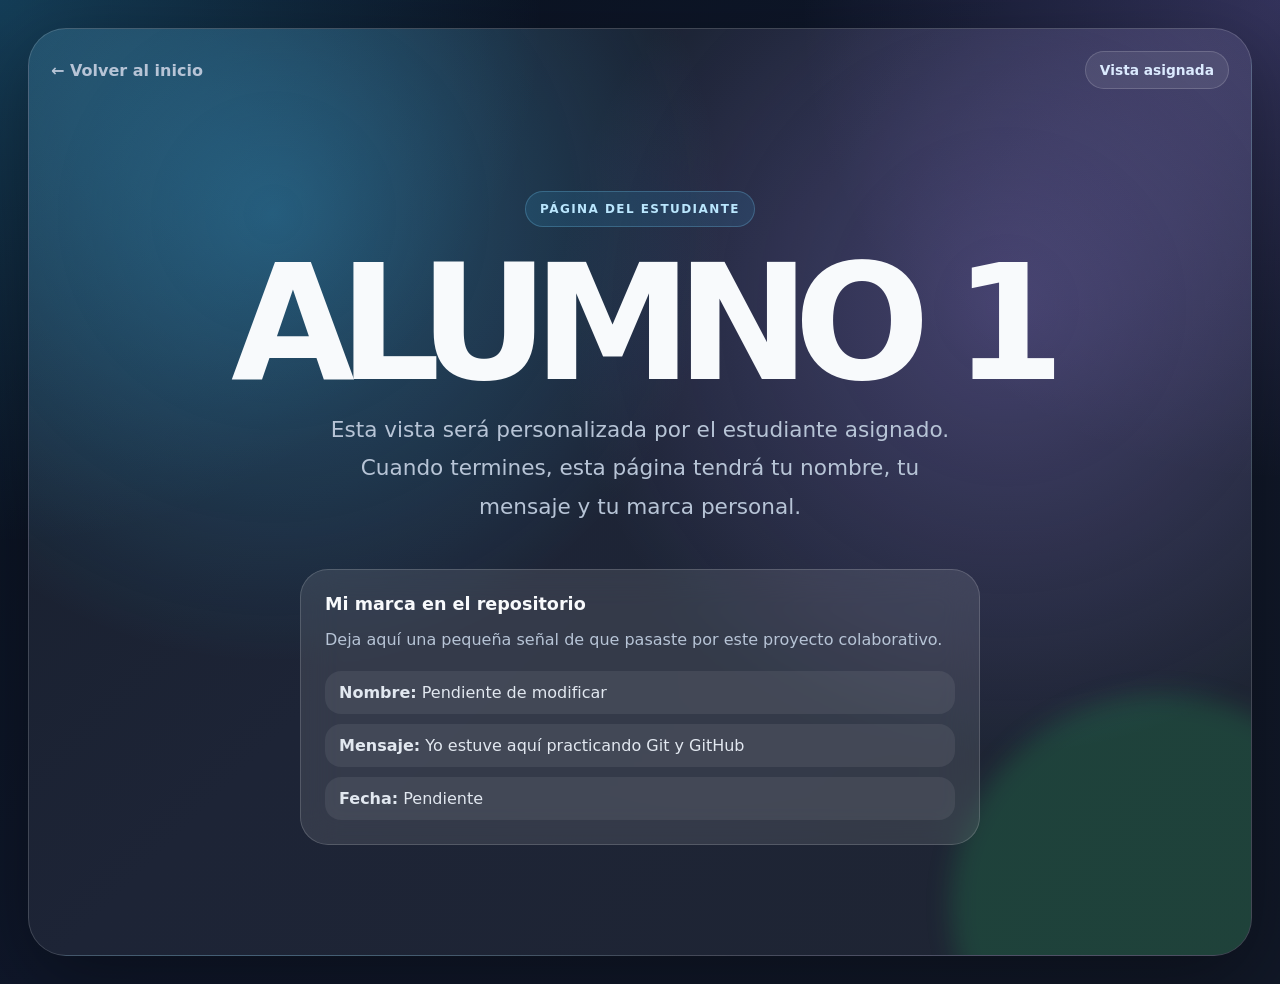
==== alumnos/alumno1.html @ 7c3356e7 "Pagina web para clase de Git y Github completa sin errores" ====
<!DOCTYPE html>
<html lang="es">
<head>
  <meta charset="UTF-8" />
  <meta name="viewport" content="width=device-width, initial-scale=1.0" />
  <title>Alumno 1 | GitHub Lab</title>
  <link rel="stylesheet" href="../styles.css" />
</head>
<body>
  <main class="student-page">
    <section class="student-hero">
      <div class="student-topbar">
        <a class="back-link" href="../index.html">← Volver al inicio</a>
        <span class="badge">Vista asignada</span>
      </div>

      <div class="student-content">
        <span class="student-label">Página del estudiante</span>

        <!-- 
          INSTRUCCIONES:
          1. Cambia el texto de abajo por tu nombre real.
          2. Cambia el mensaje por una frase propia.
          3. Modifica los datos de la tarjeta "Mi marca".
          4. Guarda, haz commit y sube tus cambios.
        -->

        <h1 class="student-name">Alumno 1</h1>

        <p class="student-message">
          Esta vista será personalizada por el estudiante asignado.
          Cuando termines, esta página tendrá tu nombre, tu mensaje y tu marca personal.
        </p>

        <article class="signature-card">
          <h2>Mi marca en el repositorio</h2>
          <p>
            Deja aquí una pequeña señal de que pasaste por este proyecto colaborativo.
          </p>

          <ul class="signature-list">
            <li><strong>Nombre:</strong> Pendiente de modificar</li>
            <li><strong>Mensaje:</strong> Yo estuve aquí practicando Git y GitHub</li>
            <li><strong>Fecha:</strong> Pendiente</li>
          </ul>
        </article>
      </div>
    </section>
  </main>
</body>
</html>
---- styles.css ----
* {
  box-sizing: border-box;
  margin: 0;
  padding: 0;
}

:root {
  --bg: #08111f;
  --bg-soft: #101c2f;
  --card: rgba(255, 255, 255, 0.09);
  --card-strong: rgba(255, 255, 255, 0.14);
  --text: #f8fafc;
  --muted: #b7c4d6;
  --accent: #38bdf8;
  --accent-2: #a78bfa;
  --accent-3: #22c55e;
  --line: rgba(255, 255, 255, 0.16);
  --shadow: 0 24px 80px rgba(0, 0, 0, 0.35);
}

html {
  scroll-behavior: smooth;
}

body {
  min-height: 100vh;
  font-family: Inter, ui-sans-serif, system-ui, -apple-system, BlinkMacSystemFont, "Segoe UI", sans-serif;
  background:
    radial-gradient(circle at top left, rgba(56, 189, 248, 0.26), transparent 34rem),
    radial-gradient(circle at top right, rgba(167, 139, 250, 0.24), transparent 30rem),
    linear-gradient(135deg, #08111f 0%, #0f172a 45%, #111827 100%);
  color: var(--text);
}

a {
  color: inherit;
  text-decoration: none;
}

.hero {
  position: relative;
  min-height: 92vh;
  overflow: hidden;
  padding: 28px;
}

.hero::before {
  content: "";
  position: absolute;
  inset: 90px 8% auto auto;
  width: 360px;
  height: 360px;
  border-radius: 999px;
  background: linear-gradient(135deg, rgba(56, 189, 248, 0.36), rgba(167, 139, 250, 0.28));
  filter: blur(10px);
  opacity: 0.55;
  animation: float 7s ease-in-out infinite;
}

.hero::after {
  content: "";
  position: absolute;
  inset: auto auto 20px 7%;
  width: 220px;
  height: 220px;
  border-radius: 999px;
  background: rgba(34, 197, 94, 0.18);
  filter: blur(8px);
  animation: float 9s ease-in-out infinite reverse;
}

.navbar {
  position: relative;
  z-index: 2;
  max-width: 1120px;
  margin: 0 auto;
  padding: 16px 18px;
  display: flex;
  align-items: center;
  justify-content: space-between;
  border: 1px solid var(--line);
  border-radius: 24px;
  background: rgba(8, 17, 31, 0.64);
  backdrop-filter: blur(18px);
  box-shadow: var(--shadow);
}

.brand {
  display: inline-flex;
  align-items: center;
  gap: 10px;
  font-weight: 800;
  letter-spacing: -0.03em;
}

.brand-icon {
  display: grid;
  place-items: center;
  width: 34px;
  height: 34px;
  border-radius: 12px;
  background: linear-gradient(135deg, var(--accent), var(--accent-2));
  color: white;
  font-size: 1.35rem;
}

.nav-links {
  display: flex;
  gap: 16px;
  color: var(--muted);
  font-size: 0.95rem;
}

.nav-links a {
  transition: color 0.2s ease, transform 0.2s ease;
}

.nav-links a:hover {
  color: var(--text);
  transform: translateY(-1px);
}

.hero-content {
  position: relative;
  z-index: 2;
  max-width: 920px;
  margin: 0 auto;
  padding: 130px 0 80px;
  text-align: center;
}

.eyebrow {
  display: inline-flex;
  align-items: center;
  gap: 8px;
  margin-bottom: 18px;
  color: #bae6fd;
  font-weight: 800;
  text-transform: uppercase;
  letter-spacing: 0.16em;
  font-size: 0.78rem;
}

.eyebrow::before {
  content: "";
  width: 10px;
  height: 10px;
  border-radius: 999px;
  background: var(--accent-3);
  box-shadow: 0 0 24px var(--accent-3);
}

.hero h1 {
  font-size: clamp(3rem, 8vw, 6.7rem);
  line-height: 0.9;
  letter-spacing: -0.08em;
  max-width: 900px;
  margin: 0 auto 24px;
}

.hero-text {
  max-width: 680px;
  margin: 0 auto;
  color: var(--muted);
  font-size: clamp(1.05rem, 2vw, 1.28rem);
  line-height: 1.8;
}

.hero-actions {
  display: flex;
  justify-content: center;
  gap: 14px;
  flex-wrap: wrap;
  margin-top: 36px;
}

.btn {
  display: inline-flex;
  align-items: center;
  justify-content: center;
  min-height: 50px;
  padding: 0 22px;
  border-radius: 999px;
  font-weight: 800;
  transition: transform 0.2s ease, box-shadow 0.2s ease;
}

.btn:hover {
  transform: translateY(-3px);
}

.btn.primary {
  background: linear-gradient(135deg, var(--accent), var(--accent-2));
  box-shadow: 0 18px 45px rgba(56, 189, 248, 0.28);
}

.btn.secondary {
  border: 1px solid var(--line);
  background: rgba(255, 255, 255, 0.08);
}

.section {
  max-width: 1120px;
  margin: 0 auto;
  padding: 92px 28px;
}

.section-heading {
  max-width: 760px;
  margin-bottom: 34px;
}

.section-heading h2 {
  font-size: clamp(2rem, 4vw, 3.7rem);
  line-height: 1;
  letter-spacing: -0.06em;
  margin-bottom: 18px;
}

.section-heading p {
  color: var(--muted);
  line-height: 1.8;
  font-size: 1.05rem;
}

.feature-grid,
.student-grid {
  display: grid;
  grid-template-columns: repeat(3, 1fr);
  gap: 18px;
}

.feature-card,
.student-card,
.terminal-card {
  border: 1px solid var(--line);
  background: var(--card);
  backdrop-filter: blur(18px);
  box-shadow: var(--shadow);
}

.feature-card {
  min-height: 220px;
  padding: 26px;
  border-radius: 30px;
  transition: transform 0.2s ease, background 0.2s ease;
}

.feature-card:hover {
  transform: translateY(-6px);
  background: var(--card-strong);
}

.feature-number {
  display: inline-grid;
  place-items: center;
  width: 52px;
  height: 52px;
  margin-bottom: 26px;
  border-radius: 18px;
  background: rgba(56, 189, 248, 0.15);
  color: #7dd3fc;
  font-weight: 900;
}

.feature-card h3 {
  font-size: 1.35rem;
  margin-bottom: 10px;
}

.feature-card p {
  color: var(--muted);
  line-height: 1.7;
}

.dark-section {
  max-width: none;
  border-top: 1px solid var(--line);
  border-bottom: 1px solid var(--line);
  background:
    linear-gradient(135deg, rgba(56, 189, 248, 0.1), rgba(167, 139, 250, 0.08)),
    rgba(255, 255, 255, 0.03);
}

.dark-section > * {
  max-width: 1120px;
  margin-left: auto;
  margin-right: auto;
}

.student-grid {
  grid-template-columns: repeat(5, 1fr);
}

.student-card {
  position: relative;
  min-height: 150px;
  padding: 22px;
  border-radius: 28px;
  overflow: hidden;
  display: flex;
  flex-direction: column;
  justify-content: flex-end;
  transition: transform 0.2s ease, border-color 0.2s ease, background 0.2s ease;
}

.student-card::before {
  content: "";
  position: absolute;
  inset: 14px 14px auto auto;
  width: 52px;
  height: 52px;
  border-radius: 20px;
  background: linear-gradient(135deg, rgba(56, 189, 248, 0.42), rgba(167, 139, 250, 0.42));
}

.student-card::after {
  content: "→";
  position: absolute;
  top: 21px;
  right: 31px;
  font-size: 1.4rem;
  font-weight: 900;
}

.student-card:hover {
  transform: translateY(-7px) scale(1.01);
  border-color: rgba(125, 211, 252, 0.7);
  background: var(--card-strong);
}

.student-card span {
  position: relative;
  z-index: 1;
  font-size: 1.25rem;
  font-weight: 900;
}

.student-card small {
  position: relative;
  z-index: 1;
  margin-top: 8px;
  color: var(--muted);
}

.terminal-card {
  overflow: hidden;
  border-radius: 30px;
}

.terminal-header {
  display: flex;
  gap: 8px;
  padding: 16px 18px;
  border-bottom: 1px solid var(--line);
  background: rgba(255, 255, 255, 0.06);
}

.terminal-header span {
  width: 12px;
  height: 12px;
  border-radius: 999px;
  background: rgba(255, 255, 255, 0.4);
}

pre {
  padding: 26px;
  overflow-x: auto;
  color: #dbeafe;
  line-height: 1.8;
  font-size: 0.98rem;
}

.footer {
  max-width: 1120px;
  margin: 0 auto;
  padding: 40px 28px 60px;
  color: var(--muted);
  text-align: center;
}

/* Páginas individuales de alumnos */

.student-page {
  min-height: 100vh;
  padding: 28px;
}

.student-hero {
  position: relative;
  min-height: calc(100vh - 56px);
  border: 1px solid var(--line);
  border-radius: 38px;
  overflow: hidden;
  background:
    radial-gradient(circle at 20% 20%, rgba(56, 189, 248, 0.32), transparent 28rem),
    radial-gradient(circle at 80% 30%, rgba(167, 139, 250, 0.28), transparent 28rem),
    rgba(255, 255, 255, 0.06);
  box-shadow: var(--shadow);
}

.student-hero::before {
  content: "";
  position: absolute;
  inset: auto -120px -160px auto;
  width: 420px;
  height: 420px;
  border-radius: 999px;
  background: rgba(34, 197, 94, 0.18);
  filter: blur(12px);
}

.student-topbar {
  position: relative;
  z-index: 2;
  padding: 22px;
  display: flex;
  justify-content: space-between;
  gap: 16px;
  align-items: center;
}

.back-link {
  display: inline-flex;
  align-items: center;
  gap: 8px;
  color: var(--muted);
  font-weight: 800;
  transition: color 0.2s ease, transform 0.2s ease;
}

.back-link:hover {
  color: var(--text);
  transform: translateX(-2px);
}

.badge {
  padding: 10px 14px;
  border: 1px solid var(--line);
  border-radius: 999px;
  color: #dbeafe;
  background: rgba(255, 255, 255, 0.08);
  font-size: 0.86rem;
  font-weight: 800;
}

.student-content {
  position: relative;
  z-index: 2;
  max-width: 900px;
  margin: 0 auto;
  padding: 80px 28px 110px;
  text-align: center;
}

.student-label {
  display: inline-flex;
  padding: 10px 14px;
  border-radius: 999px;
  color: #bae6fd;
  background: rgba(56, 189, 248, 0.12);
  border: 1px solid rgba(125, 211, 252, 0.25);
  font-weight: 900;
  letter-spacing: 0.12em;
  text-transform: uppercase;
  font-size: 0.75rem;
}

.student-name {
  margin: 28px auto 18px;
  font-size: clamp(4rem, 13vw, 10rem);
  line-height: 0.86;
  letter-spacing: -0.1em;
  text-transform: uppercase;
}

.student-message {
  max-width: 650px;
  margin: 0 auto;
  color: var(--muted);
  font-size: clamp(1.05rem, 2vw, 1.35rem);
  line-height: 1.8;
}

.signature-card {
  max-width: 680px;
  margin: 42px auto 0;
  padding: 24px;
  border: 1px solid var(--line);
  border-radius: 28px;
  background: rgba(255, 255, 255, 0.1);
  backdrop-filter: blur(18px);
  text-align: left;
}

.signature-card h2 {
  margin-bottom: 12px;
  font-size: 1.1rem;
}

.signature-card p {
  color: var(--muted);
  line-height: 1.7;
}

.signature-list {
  display: grid;
  gap: 10px;
  margin-top: 18px;
  list-style: none;
}

.signature-list li {
  padding: 12px 14px;
  border-radius: 16px;
  background: rgba(255, 255, 255, 0.07);
  color: #e2e8f0;
}

@keyframes float {
  0%, 100% {
    transform: translateY(0) rotate(0deg);
  }

  50% {
    transform: translateY(18px) rotate(5deg);
  }
}

@media (max-width: 900px) {
  .feature-grid,
  .student-grid {
    grid-template-columns: repeat(2, 1fr);
  }

  .nav-links {
    display: none;
  }
}

@media (max-width: 600px) {
  .hero,
  .student-page {
    padding: 16px;
  }

  .section {
    padding: 70px 18px;
  }

  .feature-grid,
  .student-grid {
    grid-template-columns: 1fr;
  }

  .hero-content {
    padding-top: 92px;
  }

  .student-content {
    padding-top: 60px;
  }
}
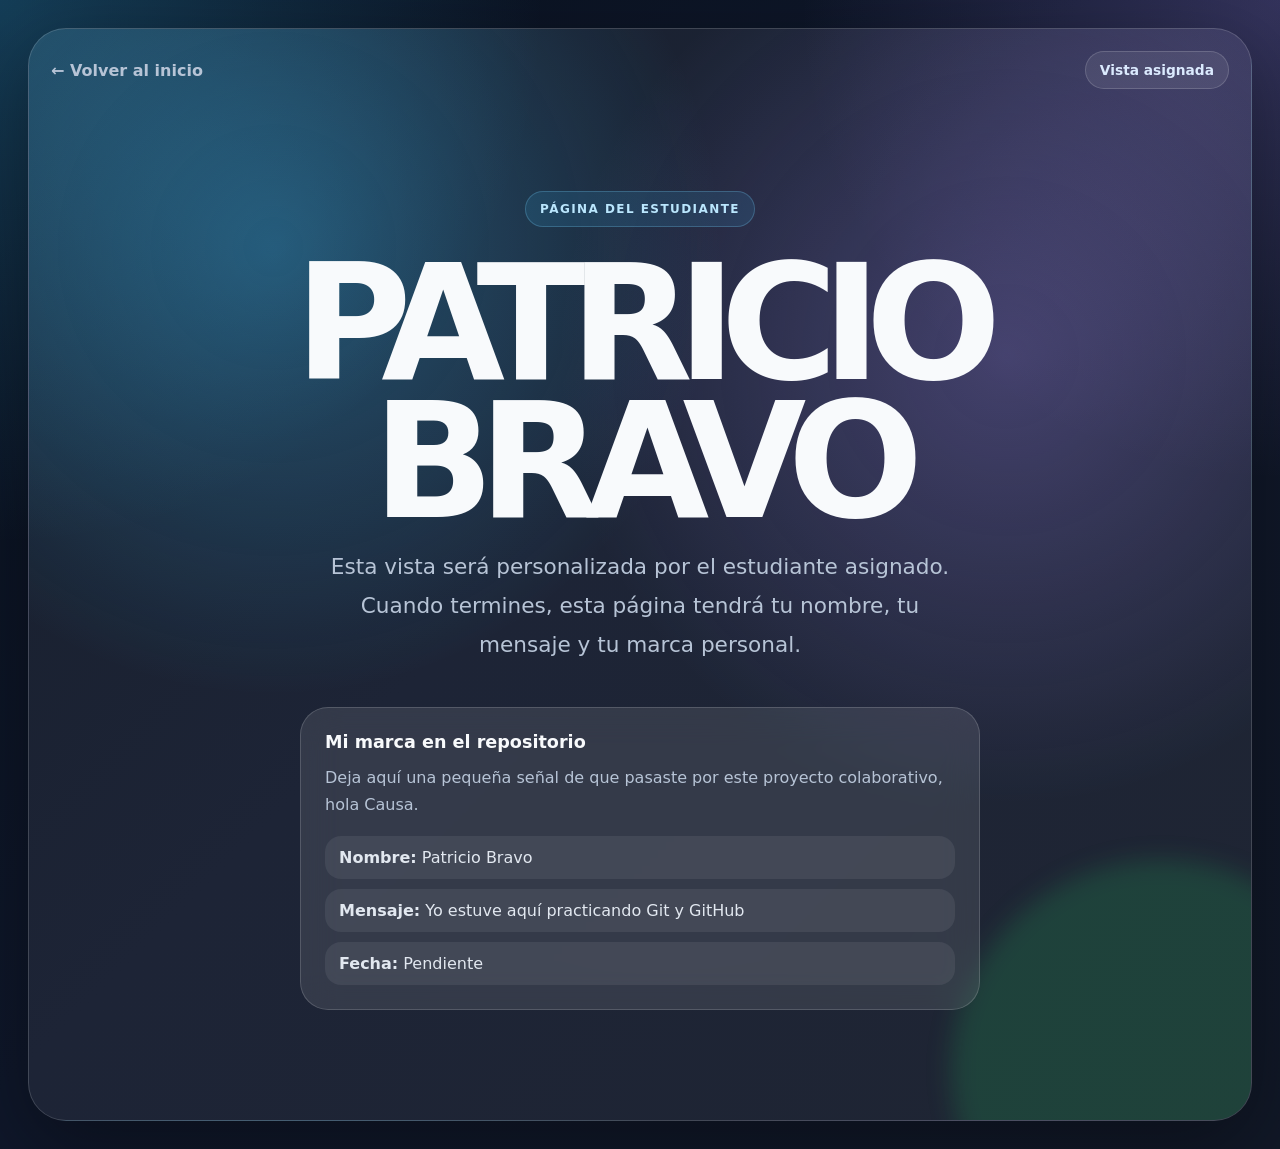
==== commit ded449a2: "alumno patricio" ====
--- a/alumnos/alumno1.html
+++ b/alumnos/alumno1.html
@@ -25,7 +25,7 @@
           4. Guarda, haz commit y sube tus cambios.
         -->
 
-        <h1 class="student-name">Alumno 1</h1>
+        <h1 class="student-name">Patricio Bravo</h1>
 
         <p class="student-message">
           Esta vista será personalizada por el estudiante asignado.
@@ -35,11 +35,11 @@
         <article class="signature-card">
           <h2>Mi marca en el repositorio</h2>
           <p>
-            Deja aquí una pequeña señal de que pasaste por este proyecto colaborativo.
+            Deja aquí una pequeña señal de que pasaste por este proyecto colaborativo, hola Causa.
           </p>
 
           <ul class="signature-list">
-            <li><strong>Nombre:</strong> Pendiente de modificar</li>
+            <li><strong>Nombre:</strong> Patricio Bravo</li>
             <li><strong>Mensaje:</strong> Yo estuve aquí practicando Git y GitHub</li>
             <li><strong>Fecha:</strong> Pendiente</li>
           </ul>
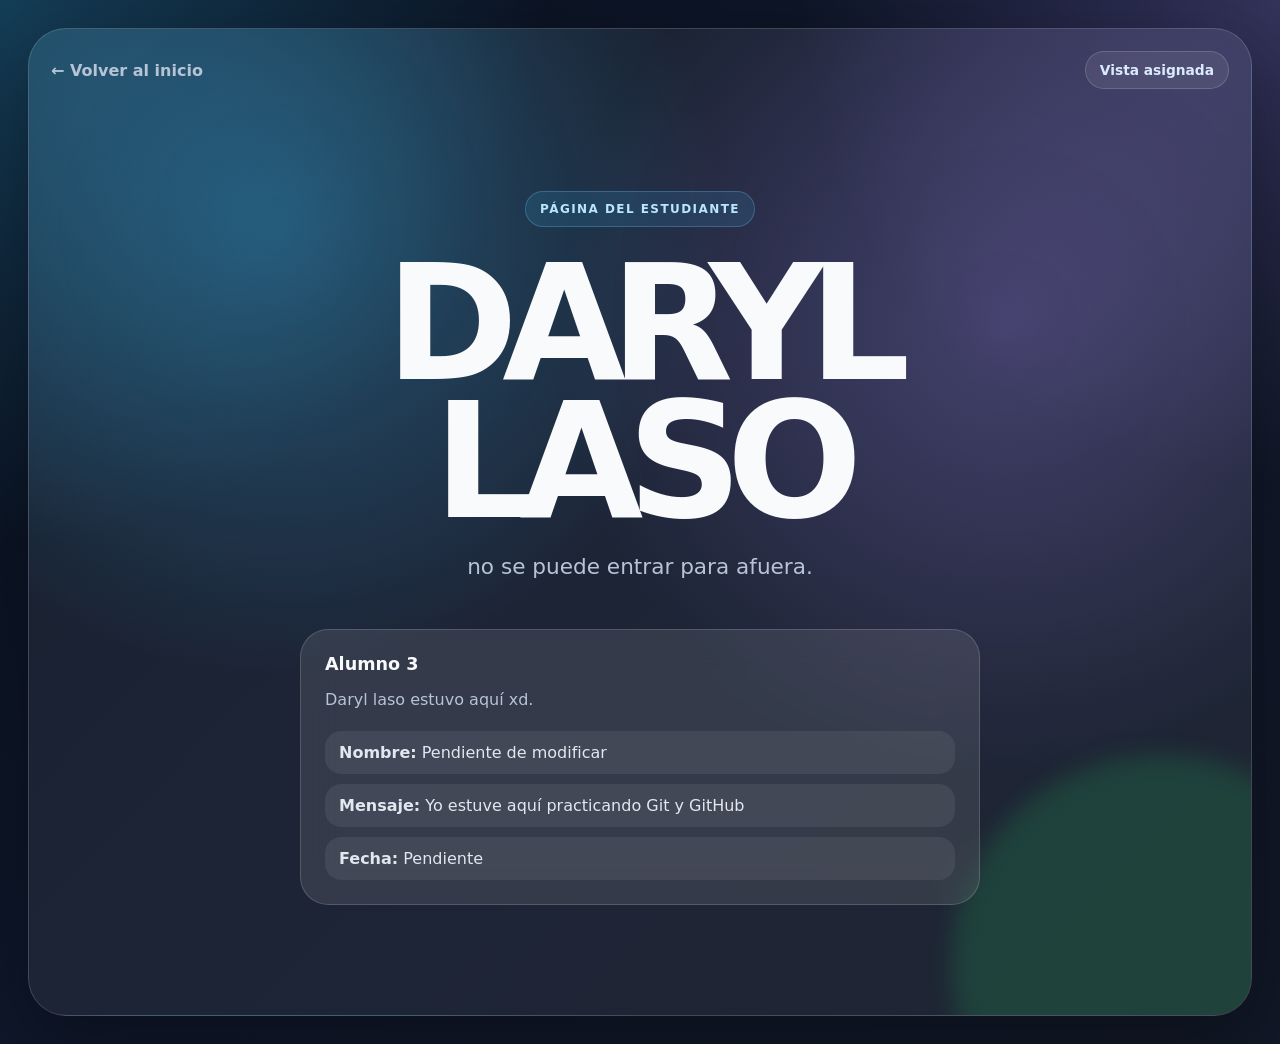
==== commit 4f5912ec: "daryl estuvo aquí" ====
--- a/alumnos/alumno1.html
+++ b/alumnos/alumno1.html
@@ -25,21 +25,20 @@
           4. Guarda, haz commit y sube tus cambios.
         -->
 
-        <h1 class="student-name">Patricio Bravo</h1>
+        <h1 class="student-name">Daryl laso</h1>
 
         <p class="student-message">
-          Esta vista será personalizada por el estudiante asignado.
-          Cuando termines, esta página tendrá tu nombre, tu mensaje y tu marca personal.
+          no se puede entrar para afuera.
         </p>
 
         <article class="signature-card">
-          <h2>Mi marca en el repositorio</h2>
+          <h2>Alumno 3</h2>
           <p>
-            Deja aquí una pequeña señal de que pasaste por este proyecto colaborativo, hola Causa.
+            Daryl laso estuvo aquí xd.
           </p>
 
           <ul class="signature-list">
-            <li><strong>Nombre:</strong> Patricio Bravo</li>
+            <li><strong>Nombre:</strong> Pendiente de modificar</li>
             <li><strong>Mensaje:</strong> Yo estuve aquí practicando Git y GitHub</li>
             <li><strong>Fecha:</strong> Pendiente</li>
           </ul>
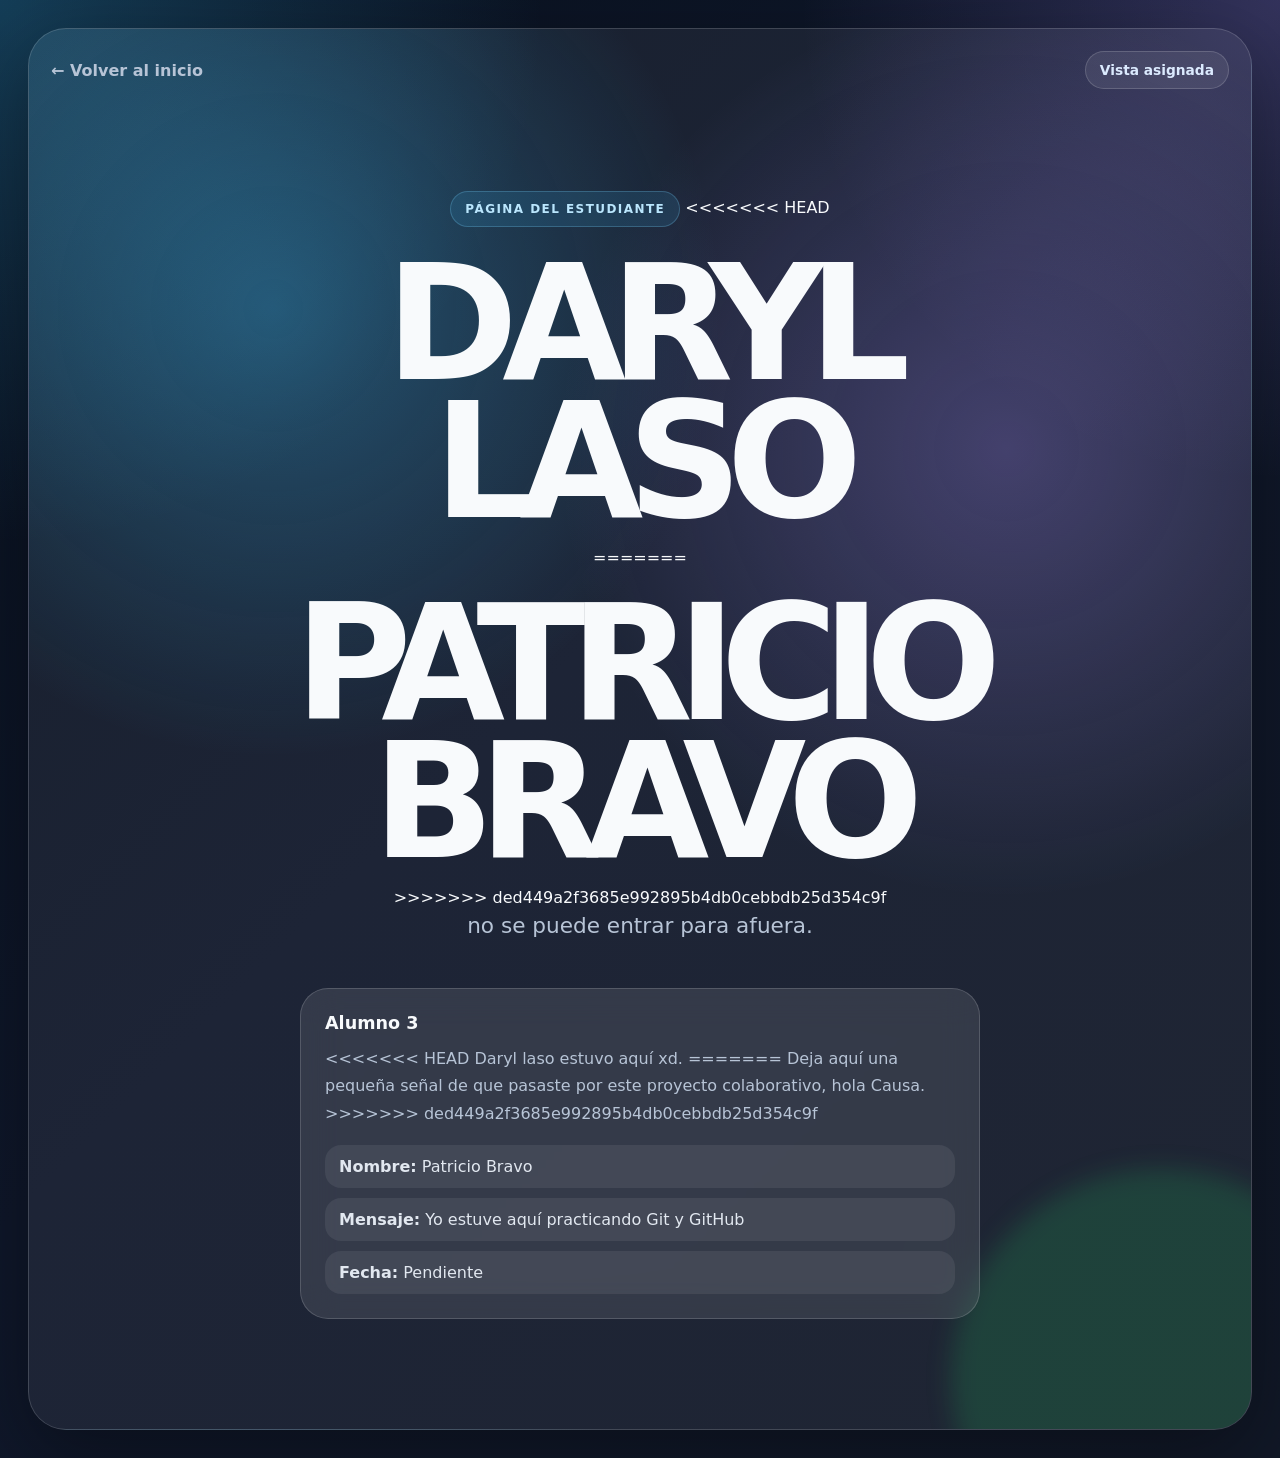
==== commit cbdf5fff: "daryl estuvo aquí" ====
--- a/alumnos/alumno1.html
+++ b/alumnos/alumno1.html
@@ -25,7 +25,11 @@
           4. Guarda, haz commit y sube tus cambios.
         -->
 
+<<<<<<< HEAD
         <h1 class="student-name">Daryl laso</h1>
+=======
+        <h1 class="student-name">Patricio Bravo</h1>
+>>>>>>> ded449a2f3685e992895b4db0cebbdb25d354c9f
 
         <p class="student-message">
           no se puede entrar para afuera.
@@ -34,11 +38,15 @@
         <article class="signature-card">
           <h2>Alumno 3</h2>
           <p>
+<<<<<<< HEAD
             Daryl laso estuvo aquí xd.
+=======
+            Deja aquí una pequeña señal de que pasaste por este proyecto colaborativo, hola Causa.
+>>>>>>> ded449a2f3685e992895b4db0cebbdb25d354c9f
           </p>
 
           <ul class="signature-list">
-            <li><strong>Nombre:</strong> Pendiente de modificar</li>
+            <li><strong>Nombre:</strong> Patricio Bravo</li>
             <li><strong>Mensaje:</strong> Yo estuve aquí practicando Git y GitHub</li>
             <li><strong>Fecha:</strong> Pendiente</li>
           </ul>
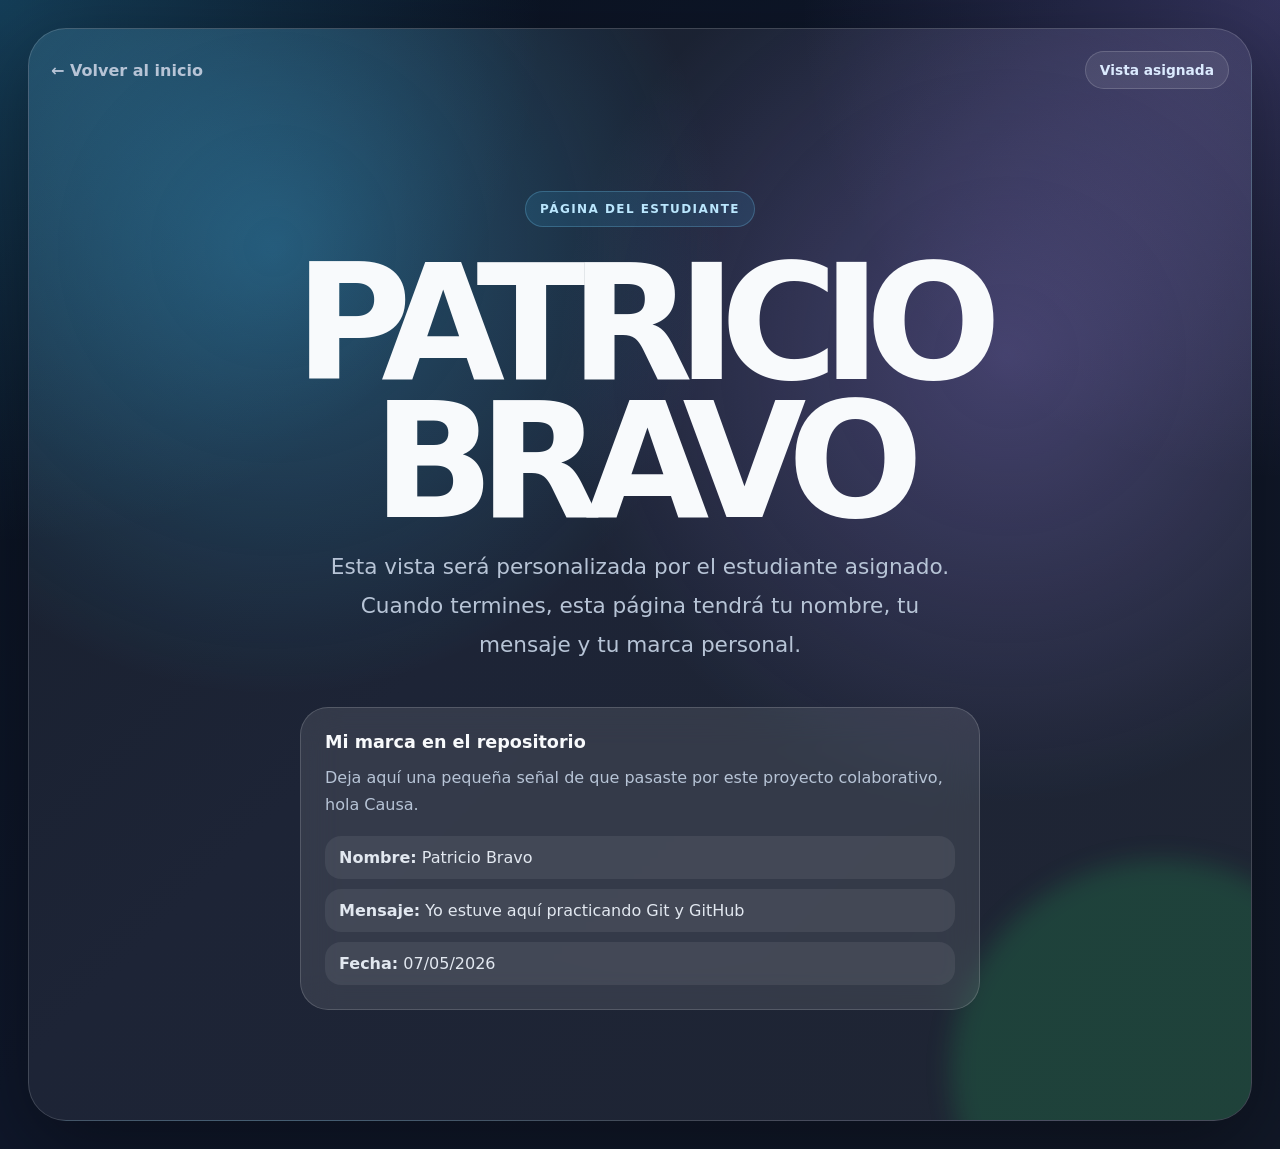
==== commit 869e3d9d: "PB estuvo aqui" ====
--- a/alumnos/alumno1.html
+++ b/alumnos/alumno1.html
@@ -25,30 +25,23 @@
           4. Guarda, haz commit y sube tus cambios.
         -->
 
-<<<<<<< HEAD
-        <h1 class="student-name">Daryl laso</h1>
-=======
         <h1 class="student-name">Patricio Bravo</h1>
->>>>>>> ded449a2f3685e992895b4db0cebbdb25d354c9f
 
         <p class="student-message">
-          no se puede entrar para afuera.
+          Esta vista será personalizada por el estudiante asignado.
+          Cuando termines, esta página tendrá tu nombre, tu mensaje y tu marca personal.
         </p>
 
         <article class="signature-card">
-          <h2>Alumno 3</h2>
+          <h2>Mi marca en el repositorio</h2>
           <p>
-<<<<<<< HEAD
-            Daryl laso estuvo aquí xd.
-=======
             Deja aquí una pequeña señal de que pasaste por este proyecto colaborativo, hola Causa.
->>>>>>> ded449a2f3685e992895b4db0cebbdb25d354c9f
           </p>
 
           <ul class="signature-list">
             <li><strong>Nombre:</strong> Patricio Bravo</li>
             <li><strong>Mensaje:</strong> Yo estuve aquí practicando Git y GitHub</li>
-            <li><strong>Fecha:</strong> Pendiente</li>
+            <li><strong>Fecha:</strong> 07/05/2026</li>
           </ul>
         </article>
       </div>
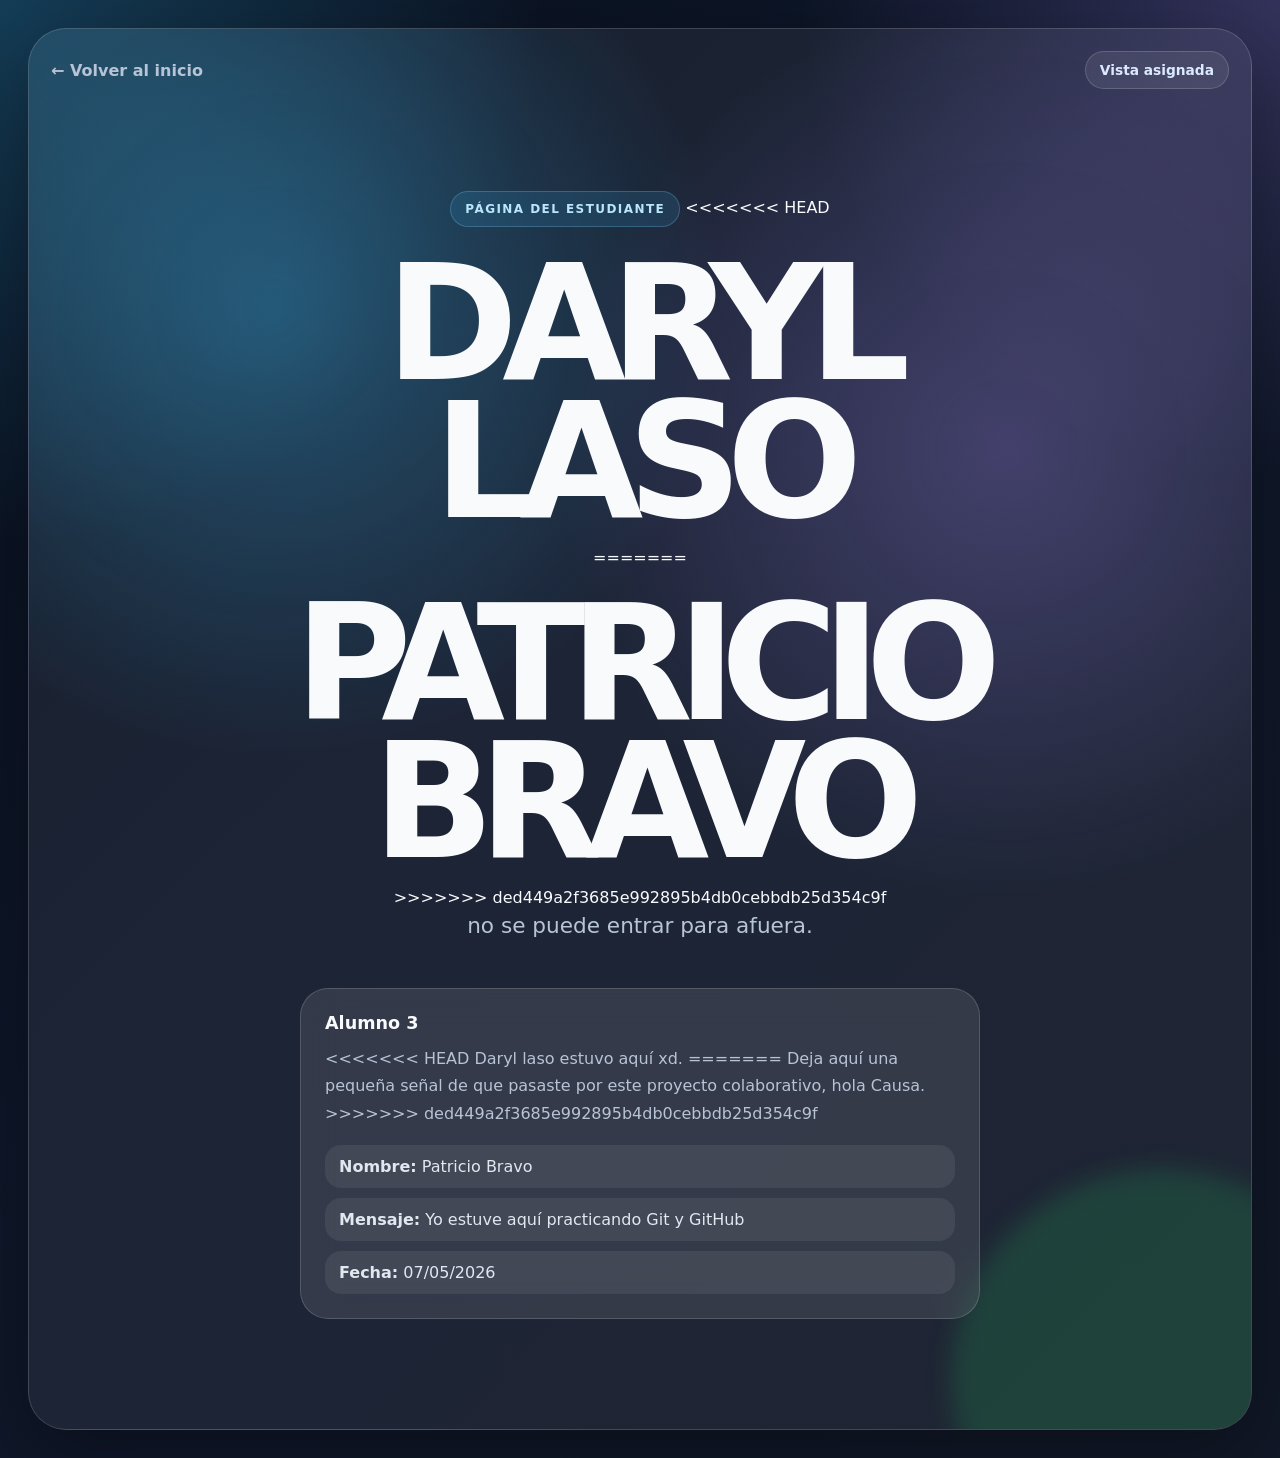
==== commit aad877ae: "patricio bravo estuvo aqui" ====
--- a/alumnos/alumno1.html
+++ b/alumnos/alumno1.html
@@ -25,17 +25,24 @@
           4. Guarda, haz commit y sube tus cambios.
         -->
 
+<<<<<<< HEAD
+        <h1 class="student-name">Daryl laso</h1>
+=======
         <h1 class="student-name">Patricio Bravo</h1>
+>>>>>>> ded449a2f3685e992895b4db0cebbdb25d354c9f
 
         <p class="student-message">
-          Esta vista será personalizada por el estudiante asignado.
-          Cuando termines, esta página tendrá tu nombre, tu mensaje y tu marca personal.
+          no se puede entrar para afuera.
         </p>
 
         <article class="signature-card">
-          <h2>Mi marca en el repositorio</h2>
+          <h2>Alumno 3</h2>
           <p>
+<<<<<<< HEAD
+            Daryl laso estuvo aquí xd.
+=======
             Deja aquí una pequeña señal de que pasaste por este proyecto colaborativo, hola Causa.
+>>>>>>> ded449a2f3685e992895b4db0cebbdb25d354c9f
           </p>
 
           <ul class="signature-list">
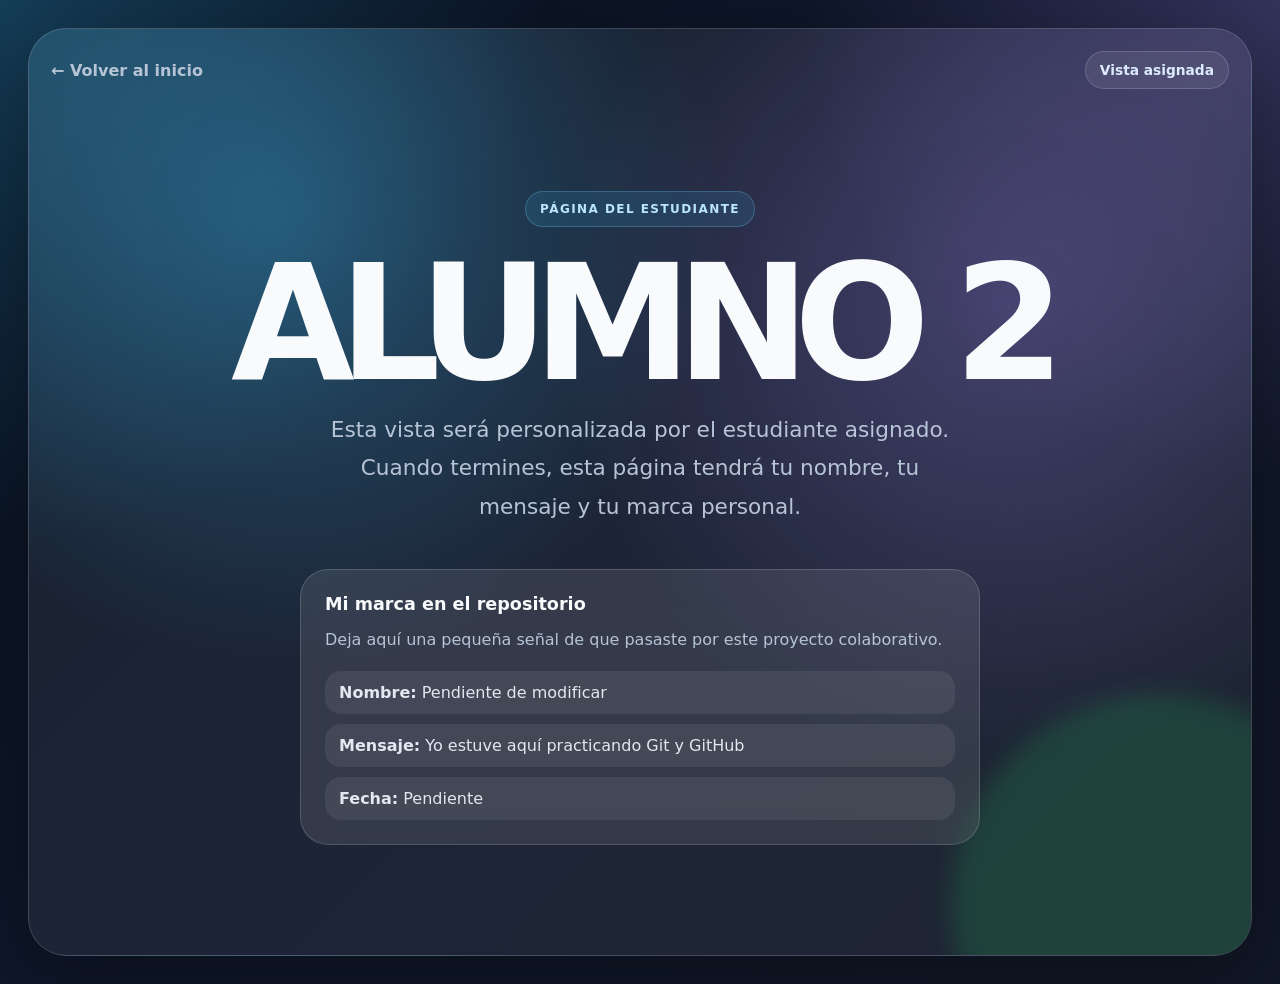
==== commit a510ff65: "Clase dia 14-05-2026" ====
--- a/alumnos/alumno1.html
+++ b/alumnos/alumno1.html
@@ -3,7 +3,7 @@
 <head>
   <meta charset="UTF-8" />
   <meta name="viewport" content="width=device-width, initial-scale=1.0" />
-  <title>Alumno 1 | GitHub Lab</title>
+  <title>Alumno 2 | GitHub Lab</title>
   <link rel="stylesheet" href="../styles.css" />
 </head>
 <body>
@@ -25,30 +25,23 @@
           4. Guarda, haz commit y sube tus cambios.
         -->
 
-<<<<<<< HEAD
-        <h1 class="student-name">Daryl laso</h1>
-=======
-        <h1 class="student-name">Patricio Bravo</h1>
->>>>>>> ded449a2f3685e992895b4db0cebbdb25d354c9f
+        <h1 class="student-name">Alumno 2</h1>
 
         <p class="student-message">
-          no se puede entrar para afuera.
+          Esta vista será personalizada por el estudiante asignado.
+          Cuando termines, esta página tendrá tu nombre, tu mensaje y tu marca personal.
         </p>
 
         <article class="signature-card">
-          <h2>Alumno 3</h2>
+          <h2>Mi marca en el repositorio</h2>
           <p>
-<<<<<<< HEAD
-            Daryl laso estuvo aquí xd.
-=======
-            Deja aquí una pequeña señal de que pasaste por este proyecto colaborativo, hola Causa.
->>>>>>> ded449a2f3685e992895b4db0cebbdb25d354c9f
+            Deja aquí una pequeña señal de que pasaste por este proyecto colaborativo.
           </p>
 
           <ul class="signature-list">
-            <li><strong>Nombre:</strong> Patricio Bravo</li>
+            <li><strong>Nombre:</strong> Pendiente de modificar</li>
             <li><strong>Mensaje:</strong> Yo estuve aquí practicando Git y GitHub</li>
-            <li><strong>Fecha:</strong> 07/05/2026</li>
+            <li><strong>Fecha:</strong> Pendiente</li>
           </ul>
         </article>
       </div>
